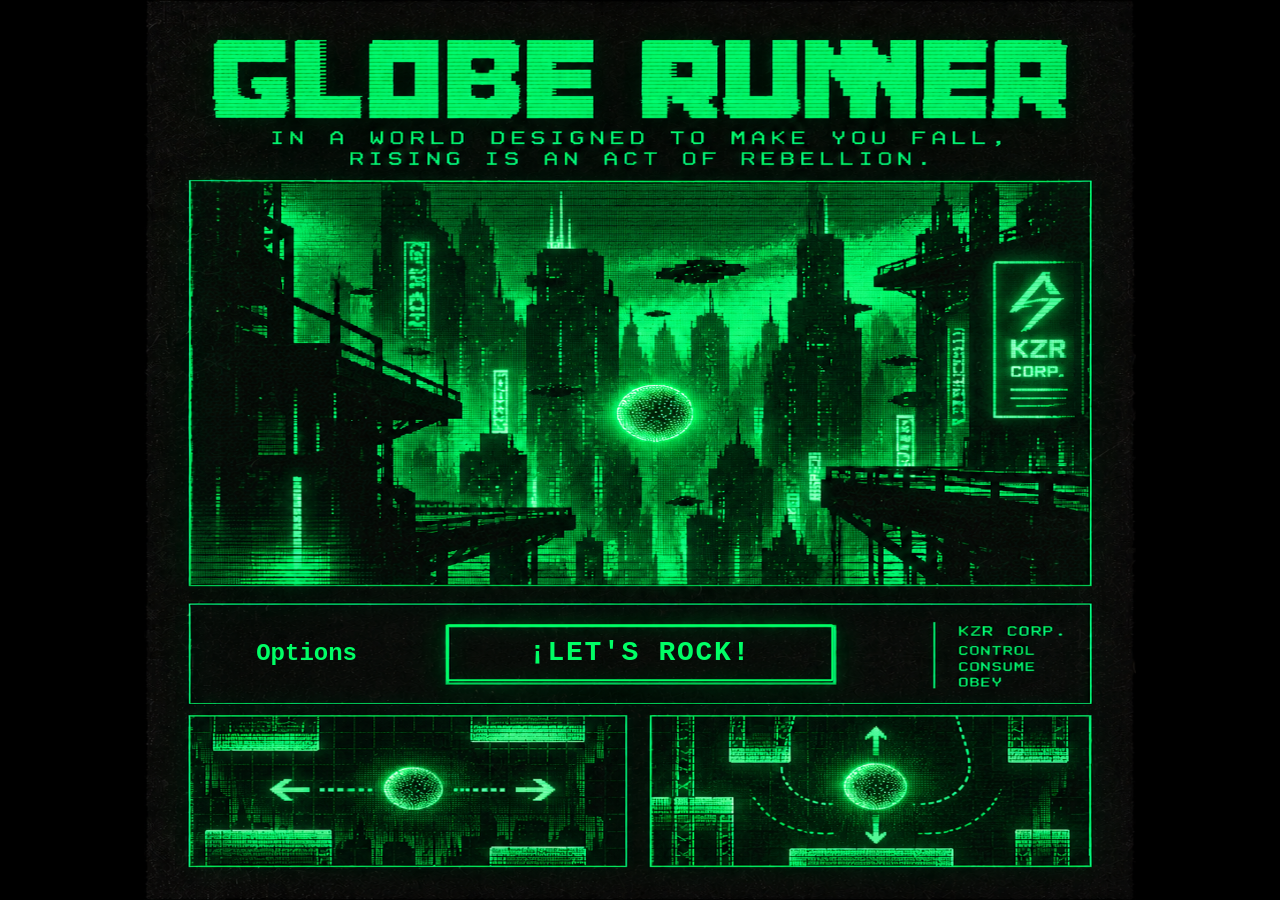
==== index.html @ da9bb371 "timer fix" ====
<!DOCTYPE html>
<html lang="en">
<head>
  <meta charset="UTF-8">
  <meta http-equiv="X-UA-Compatible" content="IE=edge">
  <meta name="viewport" content="width=device-width, initial-scale=1.0">
  <title></title>
  <link rel="stylesheet" href="./styles/style.css">
</head>
<body>

  <div id="start-screen" class="container">
    <img
      id="start-screen-image"
      src="./images/37be609b-2f96-43fc-a37a-c8de75a6f65b.png"
      alt="Globe Runner in a neon green city"
    >
    <button id="start-btn">¡LET'S ROCK!</button>
    <button id="options-btn">Options</button>
  </div>

  <div id="game-screen" class="container">
    <p class="game-score"><span id="score">0.0</span></p>
    <div id="game-viewport">
      <div id="game-box"></div>
    </div>
  </div>

  <div id="game-over-screen" class="container">
    <h2>Game Over</h2>
    <p>The corp caught you.</p>
    <p class="game-score"><span id="final-score">0.0</span></p>
    <button id="restart-btn">restart Game</button>
  </div>

  <script src="./js/main.js"></script>
  <script src="./js/player.js"></script>
  <script src="./js/globe.js"></script>

</body>
</html>
---- styles/style.css ----
body {
  margin: 0;
  background-color: #000000;
  color: #f8fafc;
}

:root {
  --screen-image-width: calc(80vw - 32px);
  --screen-image-height: 100dvh;
  --tower-opening-width: calc(47.04vw - 18.82px);
  --screen-sky-left: calc(26vw + 9.6px);
  --screen-sky-width: calc(48vw - 19.2px);
}

button {
  background-color: #38bff800;
  color: rgb(60, 255, 6);
  padding: 14px 24px;
  font-size: 18px;
  margin-top: 16px;
  border: none;
  border-radius: 999px;
  cursor: pointer;
  box-shadow: 0 8px 16px rgba(0, 0, 0, 0.2);
}

button:hover {
  background-color: #0d7531;
}

#options-page {
  position: fixed;
  inset: 0;
  display: flex;
  justify-content: center;
  align-items: center;
  margin: 0;
  padding: 24px;
  box-sizing: border-box;
}

.options-panel {
  width: min(420px, 100%);
  max-height: 90dvh;
  padding: 32px;
  border: 2px solid #00ff66;
  box-sizing: border-box;
  overflow-y: auto;
  text-align: center;
  font-family: "Courier New", monospace;
  color: #00ff66;
}

.options-panel h1 {
  margin: 0 0 32px;
  font-size: clamp(24px, 6vw, 40px);
}

.options-panel h2 {
  margin: 72px 0 12px;
}

.game-controls {
  padding: 0;
  list-style: none;
  line-height: 1.8;
}

.game-controls kbd {
  font: inherit;
  font-weight: 700;
}

.controls-image {
  display: block;
  width: 100%;
  height: auto;
  margin: 24px 0;
}

.options-back {
  display: inline-block;
  padding: 10px 24px;
  border: 1px solid #00ff66;
  color: #00ff66;
  font-weight: 700;
  text-decoration: none;
}

.options-back:hover {
  background-color: #0d7531;
}

.container {
  display: flex;
  flex-direction: column;
  justify-content: center;
  align-items: center;
  margin: 50px;
  padding: 20px;
}

#start-screen {
  position: fixed;
  inset: 0;
  z-index: 0;
  margin: 0;
  padding: 0;
  overflow: hidden;
}

#start-screen-image {
  position: absolute;
  top: 50%;
  left: 50%;
  z-index: -1;
  width: var(--screen-image-width);
  height: var(--screen-image-height);
  transform: translate(-50%, -50%);
  object-fit: fill;
  object-position: center;
}

#start-btn {
  position: absolute;
  top: 72.5%;
  left: 50%;
  width: calc(31.2vw - 12px);
  height: 6.4%;
  box-sizing: border-box;
  padding: 0 4px;
  font-family: "Courier New", monospace;
  font-size: clamp(14px, 2.6vw, 28px);
  font-weight: 700;
  letter-spacing: 0.06em;
  color: #00ff66;
  border: 2px solid #00ff66;
  border-radius: 2px;
  margin-top: 0;
  transform: translate(-50%, -50%);
  z-index: 1;
}

#options-btn {
  position: absolute;
  top: 72.5%;
  left: calc(22% + 25px);
  width: 13vw;
  box-sizing: border-box;
  padding: 4px;
  font-family: "Courier New", monospace;
  font-size: clamp(19px, calc(1.2vw + 10px), 24px);
  font-weight: 700;
  color: #00ff66;
  background: transparent;
  border: none;
  border-radius: 0;
  box-shadow: none;
  margin-top: 0;
  transform: translate(-50%, -50%);
  z-index: 1;
}

#options-btn:hover {
  background-color: #0d7531;
}

#game-viewport {
  position: absolute;
  inset: 0;
  display: flex;
  justify-content: center;
  align-items: stretch;
  overflow: hidden;
  border-radius: 0;
}

.game-score {
  margin: 0 0 12px;
  font-size: 20px;
  font-weight: 600;
}

#game-screen {
  position: fixed;
  inset: 0;
  height: 100vh;
  height: 100dvh;
  margin: 0;
  padding: 0;
  background-color: #000000;
}

#game-screen .game-score {
  position: absolute;
  top: 24.1%;
  left: calc(18.1vw + 13px);
  z-index: 3;
  display: flex;
  width: 7vw;
  height: 5.5vh;
  align-items: center;
  justify-content: center;
  margin: 0;
  transform: translate(-50%, -50%);
  color: #00ff66;
  font-family: "Courier New", monospace;
  font-size: clamp(22px, 3vw, 40px);
  font-weight: 700;
  line-height: 1;
  white-space: nowrap;
}

#game-box {
  background-color: #000000;
  background-image: url("../images/fac74a0d-35ab-48b9-8072-a4143b3b0b8c.png");
  background-size: var(--screen-image-width) var(--screen-image-height);
  background-position: center;
  background-repeat: no-repeat;
  box-sizing: border-box;
  flex: 1;
  align-self: stretch;
  width: 100%;
  height: 100%;
  min-height: 0;

  position: relative; /* allows us to position inner elements (absolute) related the the game-box */
  overflow: hidden;
  user-select: none; /* prevents elements inside the game-box to be highlighted. This improves the user experience for click events on the game-box */
  
  border: 50% solid #f8fafc;
  border-radius: 0;
  box-shadow: 0 12px 30px rgba(0, 0, 0, 0.35);
}

#game-box .enemy,
#game-box .player {
  z-index: 1;
}

#game-box * {
  pointer-events: none; /* prevents elements in the game-box to be dragged. This improves the user experience for click events on the game-box  */
}

#game-screen, #game-over-screen{
  display: none;
}
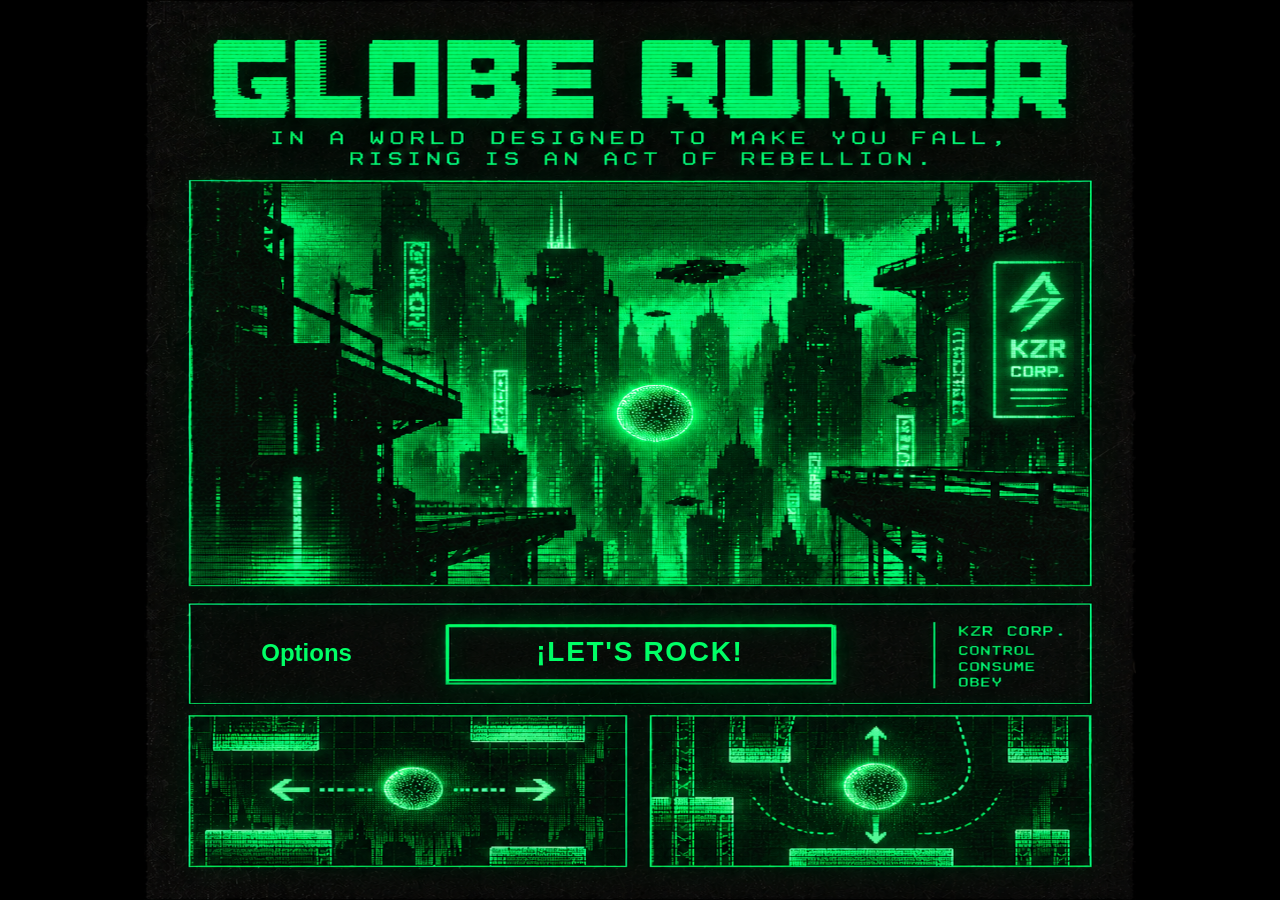
==== commit 513c89ad: "gravity" ====
--- a/index.html
+++ b/index.html
@@ -20,17 +20,26 @@
   </div>
 
   <div id="game-screen" class="container">
-    <p class="game-score"><span id="score">0.0</span></p>
+    <p class="game-score game-timer" aria-label="Time"><span id="timer">0.0</span></p>
+    <p class="game-score game-points" aria-label="Score"><span id="score">0</span></p>
     <div id="game-viewport">
       <div id="game-box"></div>
     </div>
   </div>
 
   <div id="game-over-screen" class="container">
-    <h2>Game Over</h2>
-    <p>The corp caught you.</p>
-    <p class="game-score"><span id="final-score">0.0</span></p>
-    <button id="restart-btn">restart Game</button>
+    <div class="game-over-artwork">
+      <img
+        id="game-over-image"
+        src="./images/fbe543d2-e7fa-4f7a-a26d-bb66363ad6ca.png"
+        alt="Game over: captured by the corporation"
+      >
+      <span class="game-over-time-label">TIME</span>
+      <p class="game-score game-over-timer"><span id="final-time">0.0</span></p>
+      <span class="game-over-score-label">SCORE</span>
+      <p class="game-score game-over-points"><span id="final-score">0</span></p>
+      <button id="restart-btn"><span class="restart-line">RESTART</span><span class="restart-line restart-game-line">GAME</span></button>
+    </div>
   </div>
 
   <script src="./js/main.js"></script>
--- a/styles/style.css
+++ b/styles/style.css
@@ -1,7 +1,14 @@
+@font-face {
+  font-family: "Dune Rise";
+  src: url("../fonts/Dune_Rise.otf") format("opentype");
+  font-display: swap;
+}
+
 body {
   margin: 0;
   background-color: #000000;
   color: #f8fafc;
+  font-family: "Dune Rise", sans-serif;
 }
 
 :root {
@@ -47,7 +54,7 @@
   box-sizing: border-box;
   overflow-y: auto;
   text-align: center;
-  font-family: "Courier New", monospace;
+  font-family: "Dune Rise", sans-serif;
   color: #00ff66;
 }
 
@@ -129,7 +136,7 @@
   height: 6.4%;
   box-sizing: border-box;
   padding: 0 4px;
-  font-family: "Courier New", monospace;
+  font-family: "Dune Rise", sans-serif;
   font-size: clamp(14px, 2.6vw, 28px);
   font-weight: 700;
   letter-spacing: 0.06em;
@@ -148,7 +155,7 @@
   width: 13vw;
   box-sizing: border-box;
   padding: 4px;
-  font-family: "Courier New", monospace;
+  font-family: "Dune Rise", sans-serif;
   font-size: clamp(19px, calc(1.2vw + 10px), 24px);
   font-weight: 700;
   color: #00ff66;
@@ -194,7 +201,6 @@
 #game-screen .game-score {
   position: absolute;
   top: 24.1%;
-  left: calc(18.1vw + 13px);
   z-index: 3;
   display: flex;
   width: 7vw;
@@ -204,11 +210,19 @@
   margin: 0;
   transform: translate(-50%, -50%);
   color: #00ff66;
-  font-family: "Courier New", monospace;
+  font-family: "Dune Rise", sans-serif;
   font-size: clamp(22px, 3vw, 40px);
   font-weight: 700;
   line-height: 1;
   white-space: nowrap;
+}
+
+#game-screen .game-timer {
+  left: calc(18.1vw + 13px);
+}
+
+#game-screen .game-points {
+  left: calc(82.3vw - 13px);
 }
 
 #game-box {
@@ -244,4 +258,119 @@
 
 #game-screen, #game-over-screen{
   display: none;
+}
+
+#game-over-screen {
+  position: fixed;
+  inset: 0;
+  z-index: 2;
+  margin: 0;
+  padding: 0;
+  overflow: hidden;
+  background-color: #000000;
+}
+
+.game-over-artwork {
+  position: relative;
+  width: min(100vw, calc(100dvh * 1122 / 1402));
+  aspect-ratio: 1122 / 1402;
+  flex: none;
+}
+
+#game-over-image {
+  display: block;
+  width: 100%;
+  height: 100%;
+}
+
+#game-over-screen .game-score {
+  position: absolute;
+  top: 87.5%;
+  z-index: 1;
+  margin: 0;
+  color: #00ff66;
+  font-family: "Dune Rise", sans-serif;
+  font-size: clamp(18px, 4vw, 36px);
+  font-weight: 700;
+  transform: translate(-50%, -50%);
+}
+
+.game-over-timer,
+.game-over-time-label {
+  position: absolute;
+  left: 17.5%;
+  z-index: 1;
+  color: #00ff66;
+  font-family: "Dune Rise", sans-serif;
+  transform: translate(-50%, -50%);
+}
+
+.game-over-time-label {
+  top: calc(82% + 20px);
+  font-size: clamp(12px, 2.5vw, 22px);
+  font-weight: 700;
+  letter-spacing: 0.08em;
+}
+
+#game-over-screen .game-over-timer {
+  top: calc(87.5% + 25px);
+}
+
+.game-over-score-label,
+.game-over-points {
+  position: absolute;
+  left: 82%;
+  z-index: 1;
+  color: #00ff66;
+  font-family: "Dune Rise", sans-serif;
+  transform: translate(-50%, -50%);
+}
+
+.game-over-score-label {
+  top: calc(82% + 20px);
+  font-size: clamp(12px, 2.5vw, 22px);
+  font-weight: 700;
+  letter-spacing: 0.08em;
+}
+
+#game-over-screen .game-over-points {
+  top: calc(87.5% + 25px);
+  font-size: clamp(18px, 4vw, 36px);
+  font-weight: 700;
+}
+
+#restart-btn {
+  position: absolute;
+  top: 87.5%;
+  left: 49.5%;
+  z-index: 1;
+  width: 32%;
+  height: 17%;
+  margin: 0;
+  padding: 0;
+  color: #00ff66;
+  font-family: "Dune Rise", sans-serif;
+  font-size: clamp(10px, 2.2vw, 20px);
+  font-weight: 700;
+  letter-spacing: 0.06em;
+  transform: translate(-50%, -50%);
+  border: 0;
+  border-radius: 0;
+  box-shadow: none;
+  background: transparent;
+}
+
+.restart-line {
+  position: absolute;
+  top: calc(17.65% + 20px);
+  left: 50%;
+  transform: translate(-50%, -50%);
+}
+
+.restart-game-line {
+  top: 65%;
+}
+
+#restart-btn:hover {
+  background-color: #0d7531;
 }
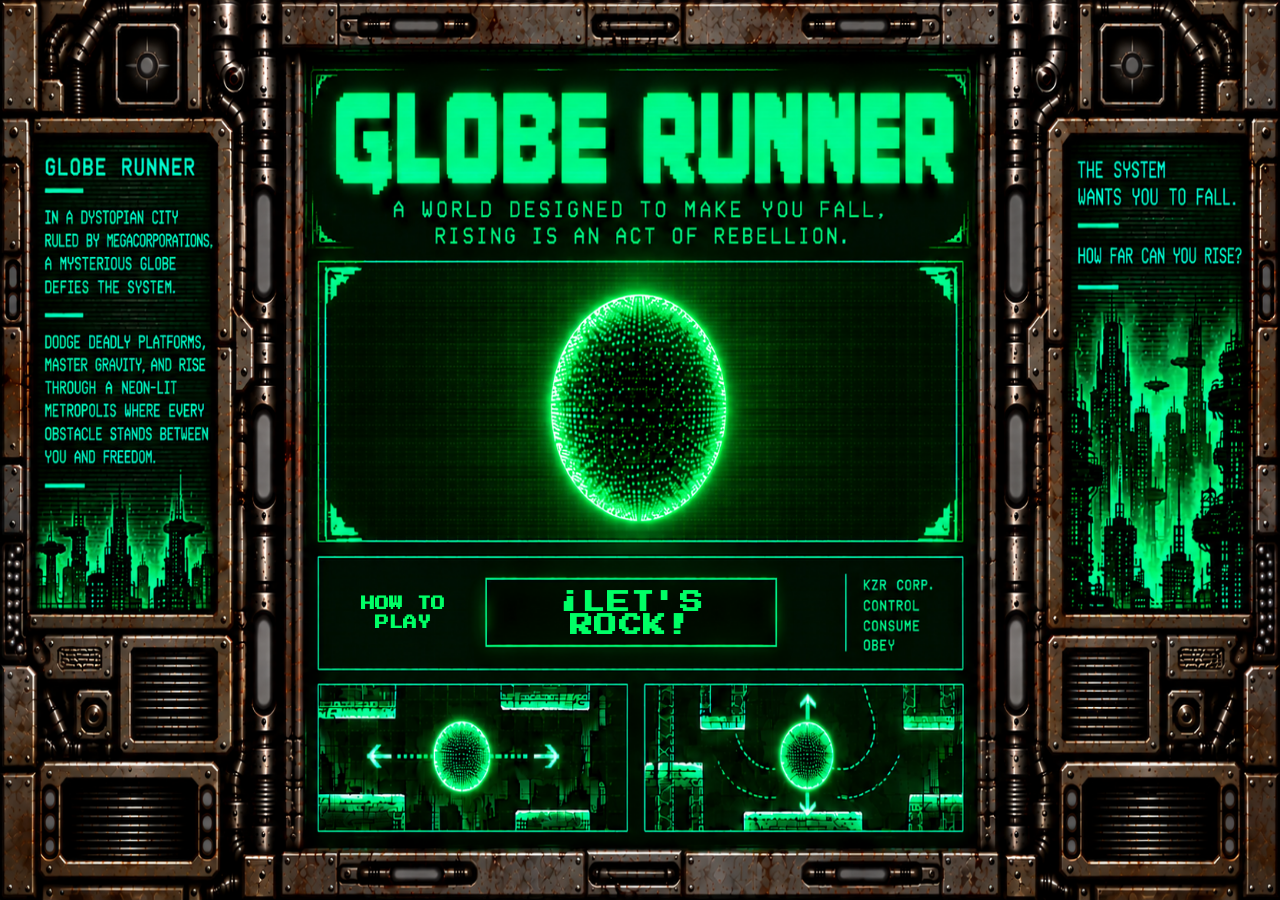
==== commit cda765d0: "gravitty fix :s" ====
--- a/index.html
+++ b/index.html
@@ -12,18 +12,20 @@
   <div id="start-screen" class="container">
     <img
       id="start-screen-image"
-      src="./images/37be609b-2f96-43fc-a37a-c8de75a6f65b.png"
-      alt="Globe Runner in a neon green city"
+      src="./images/50542cc8-caf4-4ffd-ada8-f555c68ae277.png"
+      alt="Globe Runner start screen"
     >
     <button id="start-btn">¡LET'S ROCK!</button>
-    <button id="options-btn">Options</button>
+    <button id="options-btn">HOW TO<br>PLAY</button>
   </div>
 
   <div id="game-screen" class="container">
     <p class="game-score game-timer" aria-label="Time"><span id="timer">0.0</span></p>
     <p class="game-score game-points" aria-label="Score"><span id="score">0</span></p>
     <div id="game-viewport">
-      <div id="game-box"></div>
+      <div id="game-box">
+        <div id="game-area"></div>
+      </div>
     </div>
   </div>
 
@@ -31,7 +33,7 @@
     <div class="game-over-artwork">
       <img
         id="game-over-image"
-        src="./images/fbe543d2-e7fa-4f7a-a26d-bb66363ad6ca.png"
+        src="./images/76632359-071a-4290-8ae2-e48b4ac8aad2.png"
         alt="Game over: captured by the corporation"
       >
       <span class="game-over-time-label">TIME</span>
--- a/styles/style.css
+++ b/styles/style.css
@@ -1,6 +1,6 @@
 @font-face {
-  font-family: "Dune Rise";
-  src: url("../fonts/Dune_Rise.otf") format("opentype");
+  font-family: "Press Start 2P";
+  src: url("../fonts/PressStart2P.ttf") format("truetype");
   font-display: swap;
 }
 
@@ -8,7 +8,7 @@
   margin: 0;
   background-color: #000000;
   color: #f8fafc;
-  font-family: "Dune Rise", sans-serif;
+  font-family: "Press Start 2P", monospace;
 }
 
 :root {
@@ -54,7 +54,7 @@
   box-sizing: border-box;
   overflow-y: auto;
   text-align: center;
-  font-family: "Dune Rise", sans-serif;
+  font-family: "Press Start 2P", monospace;
   color: #00ff66;
 }
 
@@ -80,9 +80,11 @@
 
 .controls-image {
   display: block;
-  width: 100%;
+  width: min(100%, 420px);
+  max-height: 90dvh;
   height: auto;
-  margin: 24px 0;
+  margin: 0;
+  object-fit: contain;
 }
 
 .options-back {
@@ -121,8 +123,8 @@
   top: 50%;
   left: 50%;
   z-index: -1;
-  width: var(--screen-image-width);
-  height: var(--screen-image-height);
+  width: 100vw;
+  height: 100dvh;
   transform: translate(-50%, -50%);
   object-fit: fill;
   object-position: center;
@@ -130,34 +132,44 @@
 
 #start-btn {
   position: absolute;
-  top: 72.5%;
-  left: 50%;
-  width: calc(31.2vw - 12px);
-  height: 6.4%;
+  top: 68.3%;
+  left: 49.3%;
+  width: 22.8%;
+  height: 7.5%;
   box-sizing: border-box;
   padding: 0 4px;
-  font-family: "Dune Rise", sans-serif;
-  font-size: clamp(14px, 2.6vw, 28px);
+  font-family: "Press Start 2P", monospace;
+  font-size: clamp(10px, 1.8vw, 24px);
   font-weight: 700;
   letter-spacing: 0.06em;
   color: #00ff66;
-  border: 2px solid #00ff66;
-  border-radius: 2px;
+  border: 0;
+  border-radius: 0;
   margin-top: 0;
   transform: translate(-50%, -50%);
   z-index: 1;
 }
 
+#start-btn:hover {
+  background-color: rgba(0, 117, 49, 0.7);
+}
+
 #options-btn {
   position: absolute;
-  top: 72.5%;
-  left: calc(22% + 25px);
-  width: 13vw;
-  box-sizing: border-box;
-  padding: 4px;
-  font-family: "Dune Rise", sans-serif;
-  font-size: clamp(19px, calc(1.2vw + 10px), 24px);
-  font-weight: 700;
+  top: 68.3%;
+  left: 31.5%;
+  width: 11.5%;
+  box-sizing: border-box;
+  height: 7.5%;
+  display: flex;
+  flex-direction: column;
+  align-items: center;
+  justify-content: center;
+  padding: 0 4px;
+  font-family: "Press Start 2P", monospace;
+  font-size: clamp(8px, 1.1vw, 15px);
+  font-weight: 700;
+  line-height: 1.4;
   color: #00ff66;
   background: transparent;
   border: none;
@@ -169,7 +181,7 @@
 }
 
 #options-btn:hover {
-  background-color: #0d7531;
+  background-color: rgba(0, 117, 49, 0.7);
 }
 
 #game-viewport {
@@ -210,7 +222,7 @@
   margin: 0;
   transform: translate(-50%, -50%);
   color: #00ff66;
-  font-family: "Dune Rise", sans-serif;
+  font-family: "Press Start 2P", monospace;
   font-size: clamp(22px, 3vw, 40px);
   font-weight: 700;
   line-height: 1;
@@ -227,8 +239,8 @@
 
 #game-box {
   background-color: #000000;
-  background-image: url("../images/fac74a0d-35ab-48b9-8072-a4143b3b0b8c.png");
-  background-size: var(--screen-image-width) var(--screen-image-height);
+  background-image: url("../images/354dc84f-f7f5-404c-a75c-e9730b5318e4.png");
+  background-size: 100% 100%;
   background-position: center;
   background-repeat: no-repeat;
   box-sizing: border-box;
@@ -247,8 +259,17 @@
   box-shadow: 0 12px 30px rgba(0, 0, 0, 0.35);
 }
 
-#game-box .enemy,
-#game-box .player {
+#game-area {
+  position: absolute;
+  top: 6%;
+  right: 23.5%;
+  bottom: 6.5%;
+  left: 23.5%;
+  overflow: hidden;
+}
+
+#game-area .enemy,
+#game-area .player {
   z-index: 1;
 }
 
@@ -272,8 +293,8 @@
 
 .game-over-artwork {
   position: relative;
-  width: min(100vw, calc(100dvh * 1122 / 1402));
-  aspect-ratio: 1122 / 1402;
+  width: min(100vw, calc(100dvh * 1670 / 942));
+  aspect-ratio: 1670 / 942;
   flex: none;
 }
 
@@ -285,12 +306,12 @@
 
 #game-over-screen .game-score {
   position: absolute;
-  top: 87.5%;
-  z-index: 1;
-  margin: 0;
-  color: #00ff66;
-  font-family: "Dune Rise", sans-serif;
-  font-size: clamp(18px, 4vw, 36px);
+  top: 89%;
+  z-index: 1;
+  margin: 0;
+  color: #00ff66;
+  font-family: "Press Start 2P", monospace;
+  font-size: clamp(14px, 2.2vw, 32px);
   font-weight: 700;
   transform: translate(-50%, -50%);
 }
@@ -298,61 +319,67 @@
 .game-over-timer,
 .game-over-time-label {
   position: absolute;
-  left: 17.5%;
-  z-index: 1;
-  color: #00ff66;
-  font-family: "Dune Rise", sans-serif;
+  left: 33%;
+  z-index: 1;
+  color: #00ff66;
+  font-family: "Press Start 2P", monospace;
   transform: translate(-50%, -50%);
 }
 
 .game-over-time-label {
-  top: calc(82% + 20px);
-  font-size: clamp(12px, 2.5vw, 22px);
+  top: 81.5%;
+  font-size: clamp(10px, 1.4vw, 20px);
   font-weight: 700;
   letter-spacing: 0.08em;
 }
 
 #game-over-screen .game-over-timer {
-  top: calc(87.5% + 25px);
+  top: 89%;
 }
 
 .game-over-score-label,
 .game-over-points {
   position: absolute;
-  left: 82%;
-  z-index: 1;
-  color: #00ff66;
-  font-family: "Dune Rise", sans-serif;
+  left: 67%;
+  z-index: 1;
+  color: #00ff66;
+  font-family: "Press Start 2P", monospace;
   transform: translate(-50%, -50%);
 }
 
 .game-over-score-label {
-  top: calc(82% + 20px);
-  font-size: clamp(12px, 2.5vw, 22px);
+  top: 81.5%;
+  font-size: clamp(10px, 1.4vw, 20px);
   font-weight: 700;
   letter-spacing: 0.08em;
 }
 
 #game-over-screen .game-over-points {
-  top: calc(87.5% + 25px);
-  font-size: clamp(18px, 4vw, 36px);
+  top: 89%;
+  font-size: clamp(14px, 2.2vw, 32px);
   font-weight: 700;
 }
 
 #restart-btn {
   position: absolute;
-  top: 87.5%;
-  left: 49.5%;
-  z-index: 1;
-  width: 32%;
-  height: 17%;
-  margin: 0;
-  padding: 0;
-  color: #00ff66;
-  font-family: "Dune Rise", sans-serif;
-  font-size: clamp(10px, 2.2vw, 20px);
+  top: 86%;
+  left: 50%;
+  z-index: 1;
+  display: flex;
+  width: 17%;
+  height: 13%;
+  flex-direction: column;
+  align-items: center;
+  justify-content: center;
+  gap: 0.6em;
+  margin: 0;
+  padding: 0;
+  color: #00ff66;
+  font-family: "Press Start 2P", monospace;
+  font-size: clamp(8px, 1.2vw, 16px);
   font-weight: 700;
   letter-spacing: 0.06em;
+  line-height: 1.4;
   transform: translate(-50%, -50%);
   border: 0;
   border-radius: 0;
@@ -361,14 +388,7 @@
 }
 
 .restart-line {
-  position: absolute;
-  top: calc(17.65% + 20px);
-  left: 50%;
-  transform: translate(-50%, -50%);
-}
-
-.restart-game-line {
-  top: 65%;
+  position: static;
 }
 
 #restart-btn:hover {
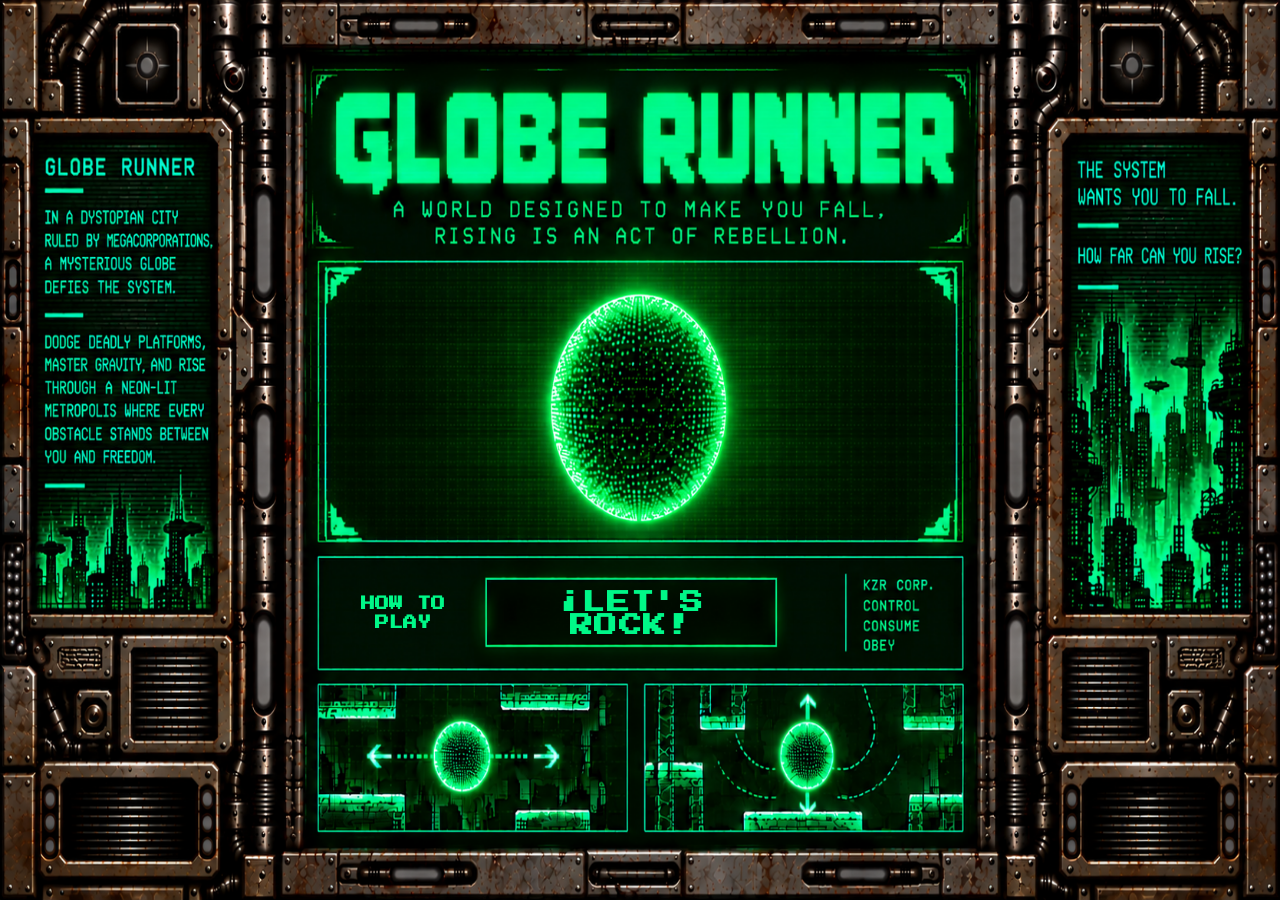
==== commit 6038b2fa: "laser" ====
--- a/index.html
+++ b/index.html
@@ -40,13 +40,15 @@
       <p class="game-score game-over-timer"><span id="final-time">0.0</span></p>
       <span class="game-over-score-label">SCORE</span>
       <p class="game-score game-over-points"><span id="final-score">0</span></p>
-      <button id="restart-btn"><span class="restart-line">RESTART</span><span class="restart-line restart-game-line">GAME</span></button>
+      <button id="restart-btn"><span class="restart-line">RESTART</span><span class="restart-line">GAME</span></button>
     </div>
   </div>
 
   <script src="./js/main.js"></script>
   <script src="./js/player.js"></script>
   <script src="./js/globe.js"></script>
+  <script src="./js/pickup.js"></script>
+  <script src="./js/laser.js"></script>
 
 </body>
 </html>
--- a/styles/style.css
+++ b/styles/style.css
@@ -11,17 +11,9 @@
   font-family: "Press Start 2P", monospace;
 }
 
-:root {
-  --screen-image-width: calc(80vw - 32px);
-  --screen-image-height: 100dvh;
-  --tower-opening-width: calc(47.04vw - 18.82px);
-  --screen-sky-left: calc(26vw + 9.6px);
-  --screen-sky-width: calc(48vw - 19.2px);
-}
-
 button {
   background-color: #38bff800;
-  color: rgb(60, 255, 6);
+  color: #00f888;
   padding: 14px 24px;
   font-size: 18px;
   margin-top: 16px;
@@ -50,12 +42,12 @@
   width: min(420px, 100%);
   max-height: 90dvh;
   padding: 32px;
-  border: 2px solid #00ff66;
+  border: 2px solid #00f888;
   box-sizing: border-box;
   overflow-y: auto;
   text-align: center;
   font-family: "Press Start 2P", monospace;
-  color: #00ff66;
+  color: #00f888;
 }
 
 .options-panel h1 {
@@ -63,10 +55,6 @@
   font-size: clamp(24px, 6vw, 40px);
 }
 
-.options-panel h2 {
-  margin: 72px 0 12px;
-}
-
 .game-controls {
   padding: 0;
   list-style: none;
@@ -76,22 +64,13 @@
 .game-controls kbd {
   font: inherit;
   font-weight: 700;
-}
-
-.controls-image {
-  display: block;
-  width: min(100%, 420px);
-  max-height: 90dvh;
-  height: auto;
-  margin: 0;
-  object-fit: contain;
 }
 
 .options-back {
   display: inline-block;
   padding: 10px 24px;
-  border: 1px solid #00ff66;
-  color: #00ff66;
+  border: 1px solid #00f888;
+  color: #00f888;
   font-weight: 700;
   text-decoration: none;
 }
@@ -142,7 +121,7 @@
   font-size: clamp(10px, 1.8vw, 24px);
   font-weight: 700;
   letter-spacing: 0.06em;
-  color: #00ff66;
+  color: #00f888;
   border: 0;
   border-radius: 0;
   margin-top: 0;
@@ -170,7 +149,7 @@
   font-size: clamp(8px, 1.1vw, 15px);
   font-weight: 700;
   line-height: 1.4;
-  color: #00ff66;
+  color: #00f888;
   background: transparent;
   border: none;
   border-radius: 0;
@@ -212,29 +191,29 @@
 
 #game-screen .game-score {
   position: absolute;
-  top: 24.1%;
+  top: 93.1%;
   z-index: 3;
   display: flex;
-  width: 7vw;
+  width: 10vw;
   height: 5.5vh;
   align-items: center;
   justify-content: center;
   margin: 0;
   transform: translate(-50%, -50%);
-  color: #00ff66;
-  font-family: "Press Start 2P", monospace;
-  font-size: clamp(22px, 3vw, 40px);
+  color: #00f888;
+  font-family: "Press Start 2P", monospace;
+  font-size: clamp(14px, 2vw, 30px);
   font-weight: 700;
   line-height: 1;
   white-space: nowrap;
 }
 
 #game-screen .game-timer {
-  left: calc(18.1vw + 13px);
+  left: 90%;
 }
 
 #game-screen .game-points {
-  left: calc(82.3vw - 13px);
+  left: 9.94%;
 }
 
 #game-box {
@@ -264,8 +243,20 @@
   top: 6%;
   right: 23.5%;
   bottom: 6.5%;
-  left: 23.5%;
-  overflow: hidden;
+  left: 24%;
+  overflow: hidden;
+}
+
+#game-area::after {
+  content: "";
+  position: absolute;
+  left: 0;
+  right: 0;
+  bottom: var(--floor-rise, 0%);
+  height: max(3px, 0.4vw);
+  background: rgb(255, 30, 30);
+  box-shadow: 0 0 6px 2px rgba(255, 30, 30, 0.9), 0 0 18px 6px rgba(255, 30, 30, 0.5);
+  z-index: 2;
 }
 
 #game-area .enemy,
@@ -293,8 +284,8 @@
 
 .game-over-artwork {
   position: relative;
-  width: min(100vw, calc(100dvh * 1670 / 942));
-  aspect-ratio: 1670 / 942;
+  width: 100vw;
+  height: 100dvh;
   flex: none;
 }
 
@@ -302,6 +293,7 @@
   display: block;
   width: 100%;
   height: 100%;
+  object-fit: fill;
 }
 
 #game-over-screen .game-score {
@@ -309,7 +301,7 @@
   top: 89%;
   z-index: 1;
   margin: 0;
-  color: #00ff66;
+  color: #00f888;
   font-family: "Press Start 2P", monospace;
   font-size: clamp(14px, 2.2vw, 32px);
   font-weight: 700;
@@ -321,7 +313,7 @@
   position: absolute;
   left: 33%;
   z-index: 1;
-  color: #00ff66;
+  color: #00f888;
   font-family: "Press Start 2P", monospace;
   transform: translate(-50%, -50%);
 }
@@ -342,7 +334,7 @@
   position: absolute;
   left: 67%;
   z-index: 1;
-  color: #00ff66;
+  color: #00f888;
   font-family: "Press Start 2P", monospace;
   transform: translate(-50%, -50%);
 }
@@ -374,7 +366,7 @@
   gap: 0.6em;
   margin: 0;
   padding: 0;
-  color: #00ff66;
+  color: #00f888;
   font-family: "Press Start 2P", monospace;
   font-size: clamp(8px, 1.2vw, 16px);
   font-weight: 700;
